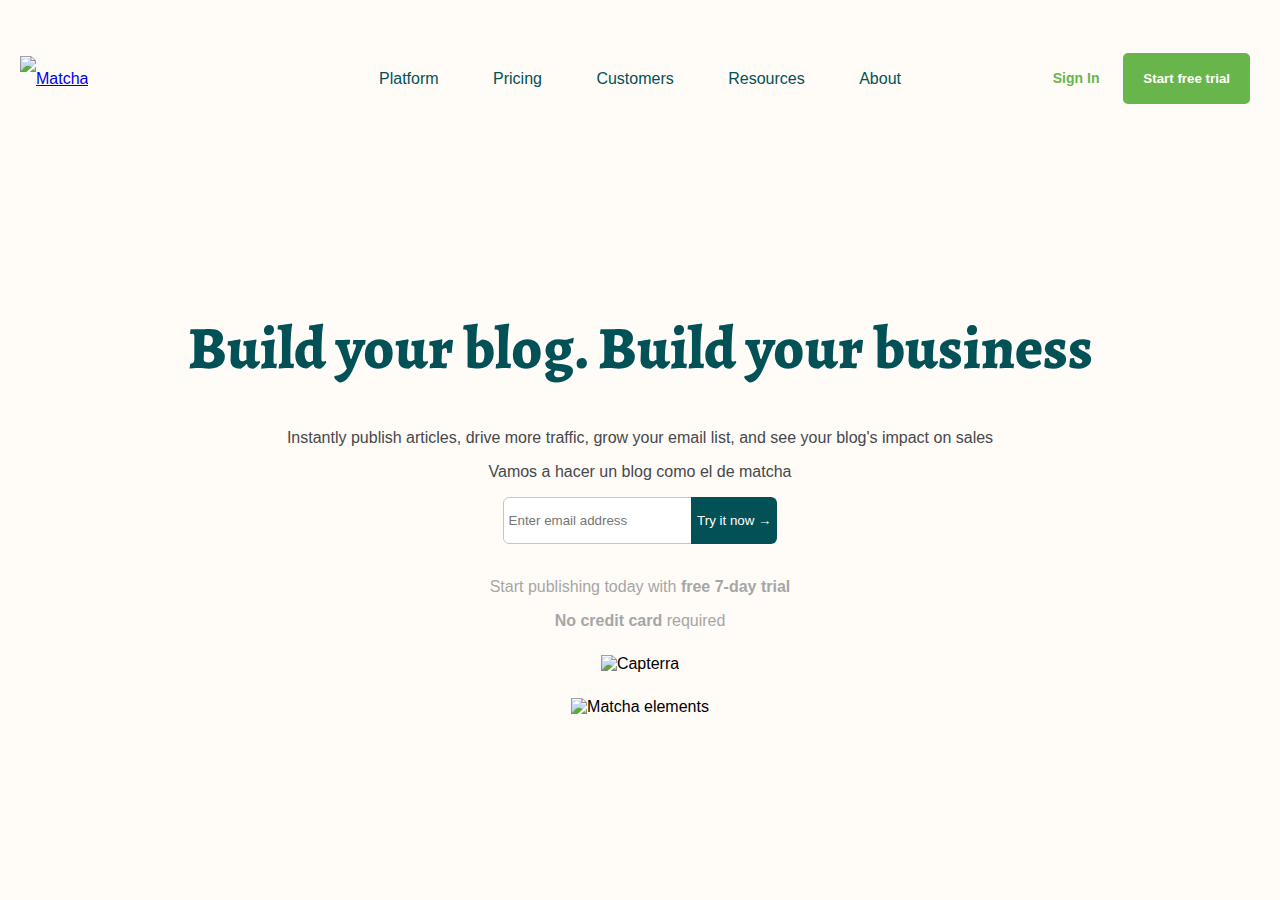
==== index.html @ 7d8636b1 "vamos a media clase minuto 1.28" ====
<!DOCTYPE html>
<html lang="en">

<head>
  <meta charset="UTF-8">
  <meta name="viewport" content="width=device-width, initial-scale=1.0">
  <link rel="preconnect" href="https://fonts.gstatic.com">
  <link href="https://fonts.googleapis.com/css2?family=Alegreya:wght@500;800;900&display=swap" rel="stylesheet">
  <link rel="stylesheet" href="styles.css">
  <title>Matcha</title>
</head>

<body>

  <section class="fixed-header">
    <header class="header">
      <a href="#" class="logo">
        <img src="https://getmatcha.com/wp-content/themes/getmatcha/img/footer_logo.svg" alt="Matcha" />
      </a>
      <nav class="navbar">
        <ul class="menu">
          <li class="menu-item">Platform</li>
          <li class="menu-item">Pricing</li>
          <li class="menu-item">Customers</li>
          <li class="menu-item">Resources</li>
          <li class="menu-item">About</li>
        </ul>
      </nav>
      <div class="actions">
        <a>Sign In</a>
        <button>Start free trial</button>
      </div>
    </header>
  </section>

  <!-- Esto es lo que se verá en el navegador web -->
  <section class="main">
    <h1>Build your blog. Build your business</h1>

    <p class="texto-gris">Instantly publish articles, drive more traffic, grow your email list, and see your blog's
      impact on sales</p>

    <p class="texto-gris">Vamos a hacer un blog como el de matcha</p>

    <form class="signup-form">
      <input type="email" placeholder="Enter email address" maxlength="30" />

      <button type="submit">
        Try it now &rarr;
      </button>
    </form>

    <br />

    <p class="grey-text">
      Start publishing today with <strong> free 7-day trial</strong>
    </p>

    <p class="grey-text"><strong>No credit card</strong> required</p>

    <figure class="banner">
      <img src="https://getmatcha.com/wp-content/themes/getmatcha/img/capterra.png" alt="Capterra" />
    </figure>

    <figure class="banner">
      <img class="second-image" src="https://getmatcha.com/wp-content/uploads/2019/09/intro_group_image.png"
        alt="Matcha elements" />
    </figure>
  </section>
</body>

</html>
---- styles.css ----
body {
    background-color: #fffbf7;
    margin: 0px;
    padding: 0px;
    font-family: "Open Sans", sans-serif;
  }
  
  .main {
    margin: 140px 0 0;
    padding: 10px;
    text-align: center;
  }
  
  .main h1 {
    color: #025157;
    font-weight: 800;
    font-size: 60px;
    font-family: "Alegreya", serif;
  }
  
  .texto-gris {
    color: #46484c;
  }
  
  .main form button {
    color: #fff;
    background-color: #025157;
    height: 47px;
    border-top-right-radius: 6px;
    border-bottom-right-radius: 6px;
    border: none;
  }
  
  .main form input {
    border-top-left-radius: 6px;
    border-bottom-left-radius: 6px;
    height: 45px;
    margin-right: -5px;
    border: 1px solid #c6c6c6;
    padding: 0 5px;
  }
  
  .main .grey-text {
    color: #a6a6a6;
    margin-bottom: 5px;
  }
  
  .main .banner {
    margin-top: 25px;
    text-align: center;
  }
  
  .main .second-image {
    width: 70%;
  }
  
  .header {
    margin: 40px 20px 0;
    font-size: 0;
    text-align: center;
  }
  
  .header li {
    display: inline;
  }
  
  .header ul {
    padding: 0;
  }
  
  .header > * {
    display: inline-block;
    font-size: 16px;
    height: 100%;
    line-height: 45px;
    vertical-align: middle;
  }
  
  .logo {
    width: 20%;
    text-align: left;
  }
  
  .logo > img {
    height: 100%;
  }
  
  .navbar {
    width: 60%;
    color: #025157;
    font-weight: 500;
  }
  
  .actions {
    width: 20%;
    text-align: right;
    font-weight: 600;
    font-size: 14px;
  }
  
  .actions > * {
    margin: 0 10px;
  }
  
  .actions a {
    color: #67b54b;
  }
  
  .actions button {
    color: #ffffff;
    background-color: #67b54b;
    border: none;
    padding: 18px 20px;
    border-radius: 5px;
    font-weight: 800;
  }
  
  .menu-item {
    margin: 0 25px;
  }
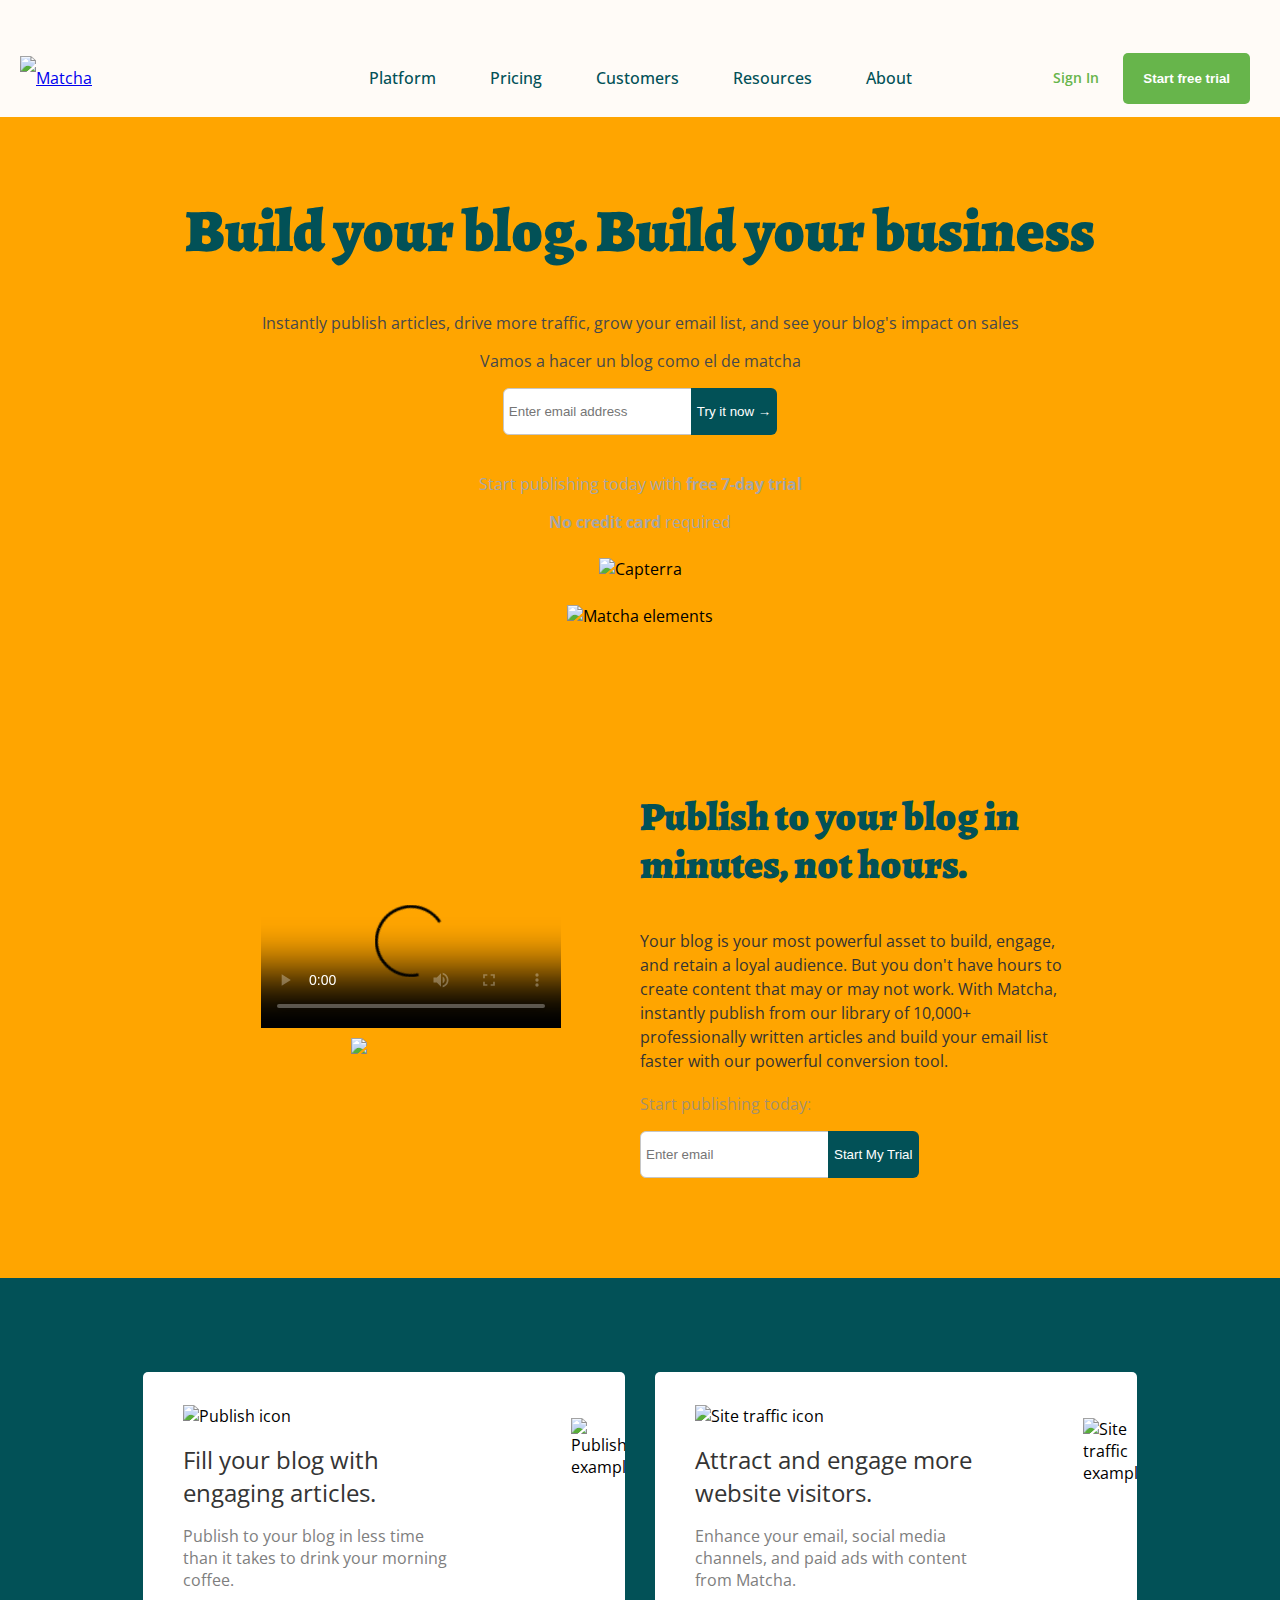
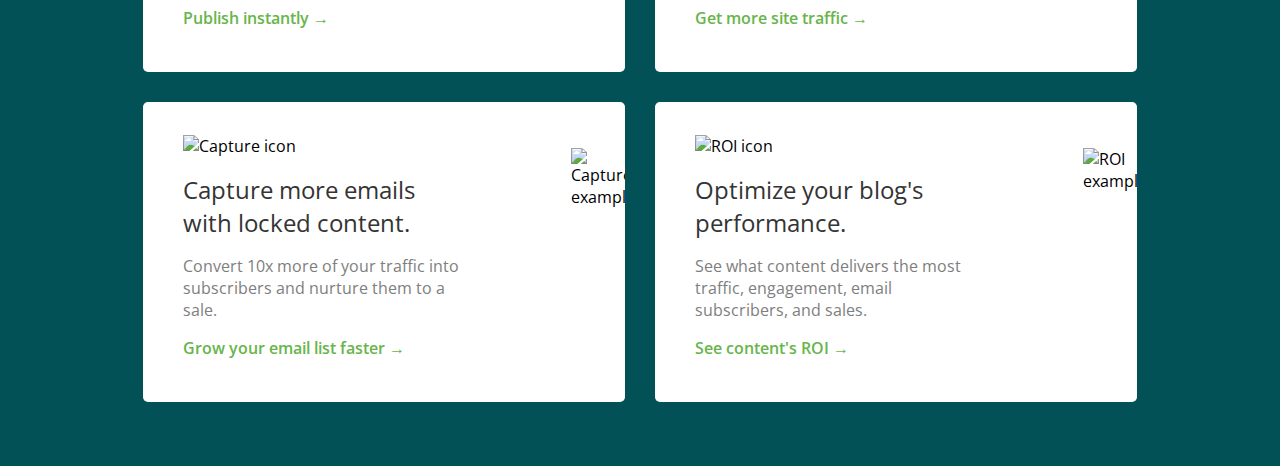
==== commit c5a949d7: "clase miércoles 15" ====
--- a/index.html
+++ b/index.html
@@ -1,17 +1,16 @@
 <!DOCTYPE html>
 <html lang="en">
-
 <head>
   <meta charset="UTF-8">
-  <meta name="viewport" content="width=device-width, initial-scale=1.0">
+  <meta name="viewport" content="width=device-width, initial-scale=1.0, user-scalable=no">
   <link rel="preconnect" href="https://fonts.gstatic.com">
-  <link href="https://fonts.googleapis.com/css2?family=Alegreya:wght@500;800;900&display=swap" rel="stylesheet">
+  <link
+    href="https://fonts.googleapis.com/css2?family=Alegreya:wght@400;700;900&family=Open+Sans:wght@400;700;800&display=swap"
+    rel="stylesheet">
   <link rel="stylesheet" href="styles.css">
-  <title>Matcha</title>
+  <title>Bedu Matcha </title>
 </head>
-
 <body>
-
   <section class="fixed-header">
     <header class="header">
       <a href="#" class="logo">
@@ -32,41 +31,135 @@
       </div>
     </header>
   </section>
-
   <!-- Esto es lo que se verá en el navegador web -->
   <section class="main">
     <h1>Build your blog. Build your business</h1>
-
     <p class="texto-gris">Instantly publish articles, drive more traffic, grow your email list, and see your blog's
       impact on sales</p>
-
     <p class="texto-gris">Vamos a hacer un blog como el de matcha</p>
-
     <form class="signup-form">
       <input type="email" placeholder="Enter email address" maxlength="30" />
-
       <button type="submit">
         Try it now &rarr;
       </button>
     </form>
-
     <br />
-
-    <p class="grey-text">
+    <p class="texto-publicitario">
       Start publishing today with <strong> free 7-day trial</strong>
     </p>
-
-    <p class="grey-text"><strong>No credit card</strong> required</p>
-
+    <p class="texto-publicitario"><strong>No credit card</strong> required</p>
     <figure class="banner">
       <img src="https://getmatcha.com/wp-content/themes/getmatcha/img/capterra.png" alt="Capterra" />
     </figure>
-
     <figure class="banner">
       <img class="second-image" src="https://getmatcha.com/wp-content/uploads/2019/09/intro_group_image.png"
         alt="Matcha elements" />
     </figure>
   </section>
+  <section class="promo">
+    <article class="explanatory-video">
+      <video controls
+        poster="https://cdn.videvo.net/videvo_files/video/premium/video0036/thumbnails/computer_code00_small.jpg">
+        <source type="video/webm"
+          src="https://cdn.videvo.net/videvo_files/video/premium/video0036/small_watermarked/computer_code00_preview.webm" />
+        <source type="video/mp4"
+          src="https://cdn.videvo.net/videvo_files/video/premium/video0036/small_watermarked/computer_code00_preview.mp4" />
+      </video>
+      <img src="https://getmatcha.com/wp-content/themes/getmatcha/img/see_how_it_works.png">
+    </article>
+    <article class="publish">
+      <h3>Publish to your blog in minutes, not hours.</h3>
+      <p>
+        Your blog is your most powerful asset to build, engage, and retain a
+        loyal audience. But you don't have hours to create content that may or
+        may not work. With Matcha, instantly publish from our library of
+        10,000+ professionally written articles and build your email list
+        faster with our powerful conversion tool.
+      </p>
+      <div>
+        <p>Start publishing today:</p>
+        <form class="signup-form">
+          <input type="email" placeholder="Enter email">
+          <button>Start My Trial</button>
+        </form>
+      </div>
+    </article>
+  </section>
+  <section class="features">
+    <article class="feature-card">
+      <div class="feature-content">
+        <figure>
+          <img src="https://getmatcha.com/wp-content/themes/getmatcha/img/icon_publish.png" alt="Publish icon">
+        </figure>
+        <h3>Fill your blog with engaging articles.</h3>
+        <p>
+          Publish to your blog in less time than it takes to drink your
+          morning coffee.
+        </p>
+        <a href="">Publish instantly →</a>
+      </div>
+      <div class="feature-image">
+        <figure>
+          <img src="https://getmatcha.com/wp-content/themes/getmatcha/img/image_publish.png" alt="Publish example">
+        </figure>
+      </div>
+    </article>
+    <article class="feature-card">
+      <div class="feature-content">
+        <figure>
+          <img src="https://getmatcha.com/wp-content/themes/getmatcha/img/icon_site_traffic.png"
+            alt="Site traffic icon">
+        </figure>
+        <h3>Attract and engage more website visitors.</h3>
+        <p>
+          Enhance your email, social media channels, and paid ads with content
+          from Matcha.
+        </p>
+        <a href="">Get more site traffic →</a>
+      </div>
+      <div class="feature-image">
+        <figure>
+          <img src="https://getmatcha.com/wp-content/themes/getmatcha/img/image_site_traffic.png"
+            alt="Site traffic example">
+        </figure>
+      </div>
+    </article>
+    <article class="feature-card">
+      <div class="feature-content">
+        <figure>
+          <img src="https://getmatcha.com/wp-content/themes/getmatcha/img/icon_capture.png" alt="Capture icon">
+        </figure>
+        <h3>Capture more emails with locked content.</h3>
+        <p>
+          Convert 10x more of your traffic into subscribers and nurture them
+          to a sale.
+        </p>
+        <a href="">Grow your email list faster →</a>
+      </div>
+      <div class="feature-image">
+        <figure>
+          <img src="https://getmatcha.com/wp-content/themes/getmatcha/img/image_capture.png" alt="Capture example">
+        </figure>
+      </div>
+    </article>
+    <article class="feature-card">
+      <div class="feature-content">
+        <figure>
+          <img src="https://getmatcha.com/wp-content/themes/getmatcha/img/icon_roi.png" alt="ROI icon">
+        </figure>
+        <h3>Optimize your blog's performance.</h3>
+        <p>
+          See what content delivers the most traffic, engagement, email
+          subscribers, and sales.
+        </p>
+        <a href="">See content's ROI →</a>
+      </div>
+      <div class="feature-image">
+        <figure>
+          <img src="https://getmatcha.com/wp-content/themes/getmatcha/img/image_roi.png" alt="ROI example">
+        </figure>
+      </div>
+    </article>
+  </section>
 </body>
-
 </html>--- a/styles.css
+++ b/styles.css
@@ -1,120 +1,291 @@
 body {
-    background-color: #fffbf7;
-    margin: 0px;
-    padding: 0px;
-    font-family: "Open Sans", sans-serif;
-  }
-  
-  .main {
-    margin: 140px 0 0;
-    padding: 10px;
-    text-align: center;
-  }
-  
-  .main h1 {
-    color: #025157;
-    font-weight: 800;
-    font-size: 60px;
-    font-family: "Alegreya", serif;
-  }
-  
-  .texto-gris {
-    color: #46484c;
-  }
-  
-  .main form button {
-    color: #fff;
-    background-color: #025157;
-    height: 47px;
-    border-top-right-radius: 6px;
-    border-bottom-right-radius: 6px;
-    border: none;
-  }
-  
-  .main form input {
-    border-top-left-radius: 6px;
-    border-bottom-left-radius: 6px;
-    height: 45px;
-    margin-right: -5px;
-    border: 1px solid #c6c6c6;
-    padding: 0 5px;
-  }
-  
-  .main .grey-text {
-    color: #a6a6a6;
-    margin-bottom: 5px;
-  }
-  
-  .main .banner {
-    margin-top: 25px;
-    text-align: center;
-  }
-  
-  .main .second-image {
-    width: 70%;
-  }
-  
-  .header {
-    margin: 40px 20px 0;
-    font-size: 0;
-    text-align: center;
-  }
-  
-  .header li {
-    display: inline;
-  }
-  
-  .header ul {
-    padding: 0;
-  }
-  
-  .header > * {
-    display: inline-block;
-    font-size: 16px;
-    height: 100%;
-    line-height: 45px;
-    vertical-align: middle;
-  }
-  
-  .logo {
-    width: 20%;
-    text-align: left;
-  }
-  
-  .logo > img {
-    height: 100%;
-  }
-  
-  .navbar {
-    width: 60%;
-    color: #025157;
-    font-weight: 500;
-  }
-  
+  background-color: #fffbf7;
+  margin: 0px;
+  padding: 0px;
+  font-family: "Open Sans", sans-serif;
+}
+.main {
+  margin: 140px 0 0;
+  padding: 10px;
+  text-align: center;
+}
+.main h1 {
+  color: #025157;
+  font-weight: 900;
+  font-size: 60px;
+  font-family: "Alegreya", serif;
+}
+.texto-gris {
+  color: #46484c;
+}
+.main .texto-publicitario {
+  color: #a6a6a6;
+  margin-bottom: 5px;
+}
+.main form button {
+  color: #fff;
+  background-color: #025157;
+  height: 47px;
+  border-top-right-radius: 6px;
+  border-bottom-right-radius: 6px;
+  border: none;
+}
+.main form input {
+  border-top-left-radius: 6px;
+  border-bottom-left-radius: 6px;
+  height: 45px;
+  margin-right: -5px;
+  border: 1px solid #c6c6c6;
+  padding: 0 5px;
+}
+.main .banner {
+  margin-top: 25px;
+  text-align: center;
+}
+.main .second-image {
+  width: 70%;
+}
+.fixed-header {
+  position: fixed;
+  top: 0;
+  right: 0;
+  left: 0;
+  background-color: #fffbf7;
+}
+.header {
+  margin: 40px 20px 0;
+  font-size: 0;
+  text-align: center;
+}
+.header li {
+  display: inline;
+}
+.header ul {
+  padding: 0;
+}
+.header > * {
+  display: inline-block;
+  font-size: 16px;
+  height: 100%;
+  line-height: 45px;
+  vertical-align: middle;
+}
+.logo {
+  width: 20%;
+  text-align: left;
+}
+.logo > img {
+  height: 100%;
+}
+.navbar {
+  width: 60%;
+  color: #025157;
+  font-weight: 500;
+}
+.actions {
+  width: 20%;
+  text-align: right;
+  font-weight: 600;
+  font-size: 14px;
+}
+.actions > * {
+  margin: 0 10px;
+}
+.actions a {
+  color: #67b54b;
+}
+.actions button {
+  color: #ffffff;
+  background-color: #67b54b;
+  border: none;
+  padding: 18px 20px;
+  border-radius: 5px;
+  font-weight: 800;
+}
+.menu-item {
+  margin: 0 25px;
+}
+.publish {
+  flex: 1;
+  padding: 0 10px;
+}
+.publish h3 {
+  color: #025157;
+  font-weight: 900;
+  font-size: 40px;
+  line-height: 48px;
+  font-family: "Alegreya", serif;
+}
+.publish > p {
+  font-size: 16px;
+  color: #343434;
+  line-height: 1.5;
+  margin-bottom: 20px;
+}
+.publish div p {
+  color: #8b8b8bcc;
+  margin-top: 15px;
+}
+.publish form button {
+  color: #fff;
+  background-color: #025157;
+  height: 47px;
+  border-top-right-radius: 6px;
+  border-bottom-right-radius: 6px;
+  border: none;
+}
+.publish form input {
+  border-top-left-radius: 6px;
+  border-bottom-left-radius: 6px;
+  height: 45px;
+  margin-right: -5px;
+  border: 1px solid #c6c6c6;
+  padding: 0 5px;
+}
+.promo {
+  display: flex;
+  flex-direction: row;
+  width: 70%;
+  margin: 100px auto;
+  align-items: center;
+}
+.explanatory-video {
+  display: flex;
+  flex-direction: column;
+  align-items: center;
+  flex: 1;
+}
+.explanatory-video img {
+  width: 120px;
+  margin-top: 10px;
+}
+.features {
+  background-color: #025157;
+  display: grid;
+  grid-template: repeat(2, 330px) / repeat(2, 1fr);
+  padding: 5% 10%;
+}
+.feature-card {
+  background-color: #ffffff;
+  border-radius: 5px;
+  margin-left: 15px;
+  margin-right: 15px;
+  margin-top: 30px;
+  display: flex;
+  flex-direction: row;
+  align-items: center;
+  overflow: hidden;
+  font-family: 'Open Sans', sans-serif;
+}
+.features .feature-card .feature-content {
+  flex: 2;
+  padding: 30px 20px 40px 40px;
+}
+.features .feature-card .feature-content > * {
+  margin-bottom: 1rem;
+  margin-top: 0;
+}
+.features .feature-card .feature-content figure {
+  margin-left: 0;
+}
+.features .feature-card .feature-content img {
+  width: 50px;
+}
+.features .feature-card .feature-content h3 {
+  font-size: 24px;
+  color: #343434;
+  font-weight: 400;
+}
+.features .feature-card .feature-content p {
+  font-size: 16px;
+  color: #7e7e7e;
+  font-weight: 400;
+}
+.features .feature-card .feature-content a {
+  font-size: 16px;
+  color: #67b54b;
+  font-weight: 600;
+  text-decoration: none;
+}
+.features .feature-card .feature-image {
+  flex: 1;
+  width: 40%;
+  position: relative;
+  right: -50px;
+  height: 80%;
+  transition: right .5s;
+}
+.features .feature-card .feature-image:hover {
+  right: 0px;
+}
+.features .feature-card .feature-image img {
+    margin-top: 0;
+    height: 240px;
+}
+@media (min-width: 320px) {
+    body {
+      background-color: peru;
+    }
+  }
+@media (min-width: 375px) {
+    body {
+      background-color: blue;
+    }
+  }
+@media (min-width: 768px) {
+    body {
+      background-color: green;
+    }
+  }
+@media (min-width: 1024px) {
+    body {
+      background-color: orange;
+    }
+}
+@media (max-width: 426px) {
+  .navbar,
   .actions {
-    width: 20%;
-    text-align: right;
-    font-weight: 600;
-    font-size: 14px;
-  }
-  
-  .actions > * {
-    margin: 0 10px;
-  }
-  
-  .actions a {
-    color: #67b54b;
-  }
-  
-  .actions button {
-    color: #ffffff;
-    background-color: #67b54b;
-    border: none;
-    padding: 18px 20px;
-    border-radius: 5px;
-    font-weight: 800;
-  }
-  
-  .menu-item {
-    margin: 0 25px;
-  }+    display: none;
+   }
+
+  .logo { display:revert;
+  }
+
+  .main h1 { font-size: 35px; 
+  }
+
+  .main { margin-top: 70px;
+  }
+
+  .main.banner > img {
+    width: 100%;
+  }
+
+  .bannerhide {
+    display: none;
+  }
+  .promo {
+    flex-direction:column;
+    width: 90%;
+  }
+  .promo.explanatory-video > video {
+    width: 100%;
+  }
+  .promo .publish > h3{
+    font-size: 25px;
+    line-height: 1.2;
+  }
+  .promo .publish {
+    margin-top: 10px;
+  }
+  .promo .formulario {
+    flex-direction: column;
+  }
+  .features{
+    grid-template-columns: 1fr;
+    padding: 0px 5px; 
+  }
+  .feature-image {
+    display:none;
+  }
+}